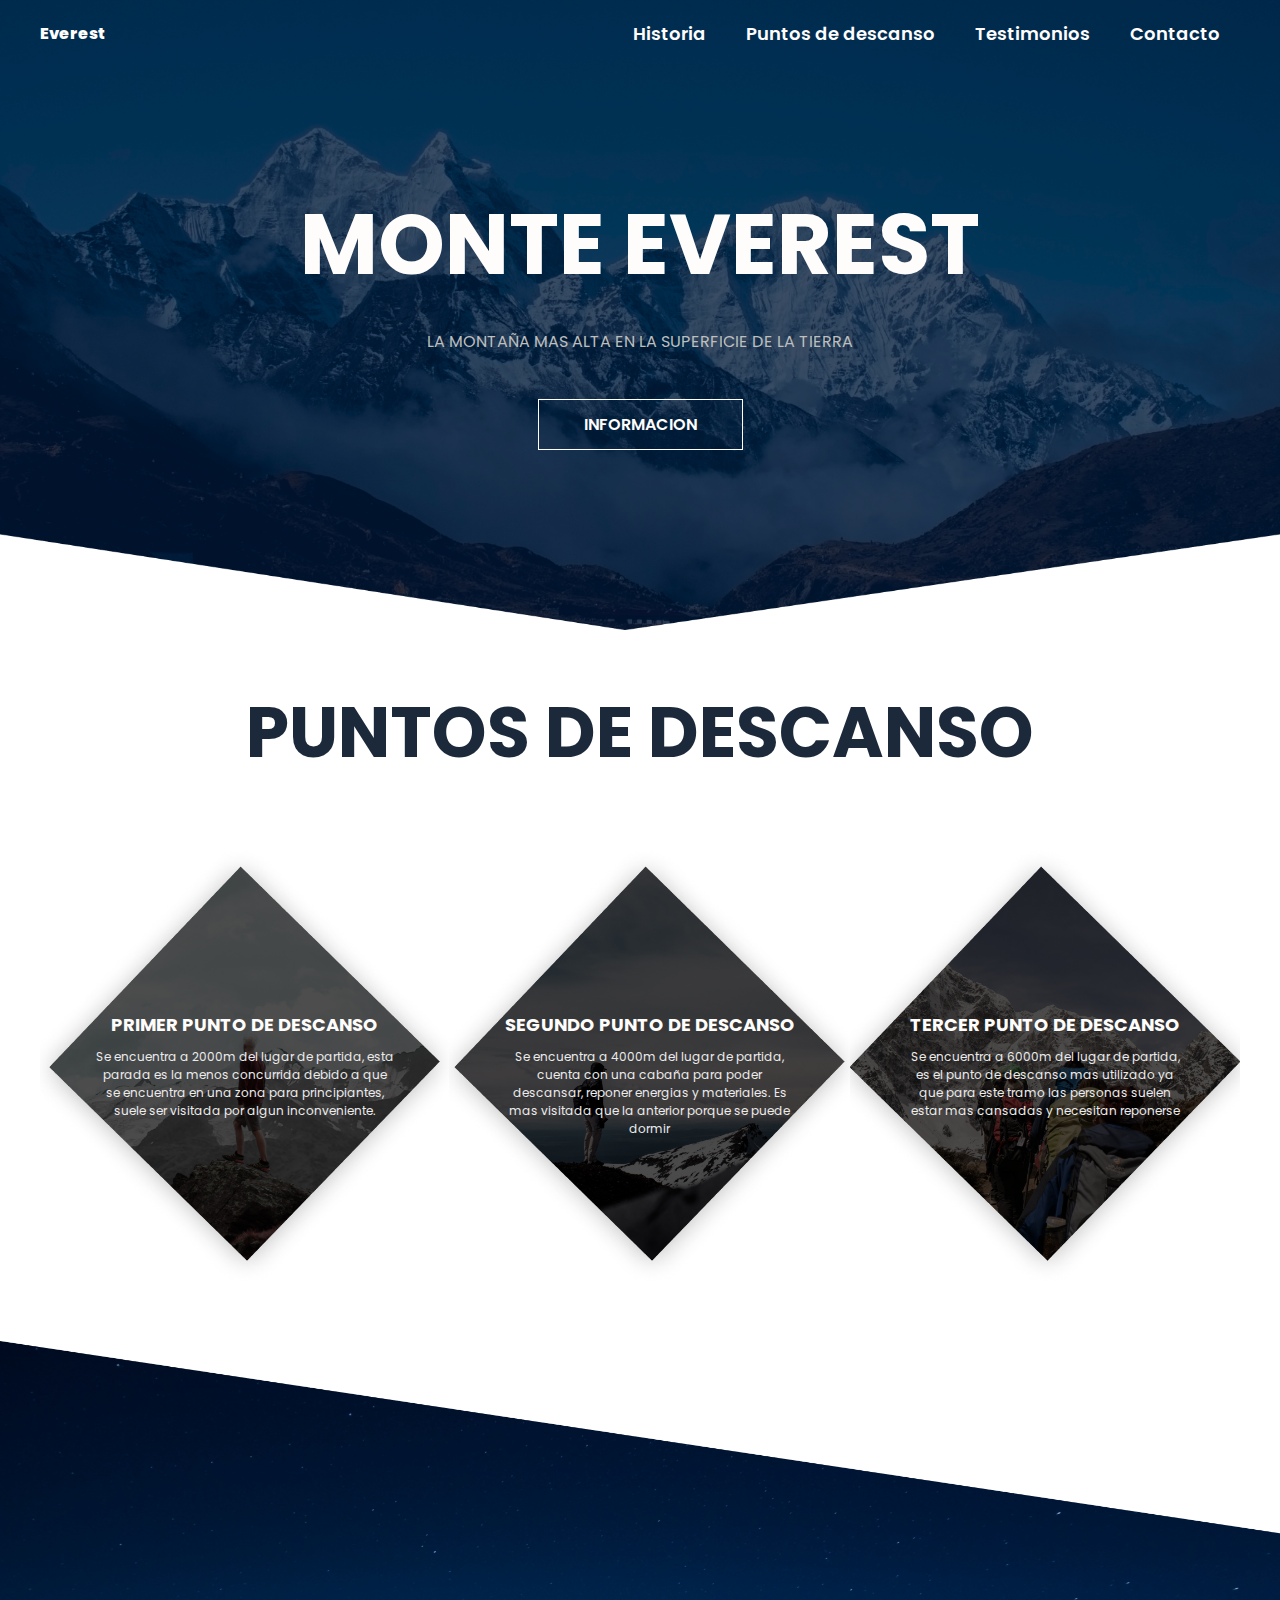
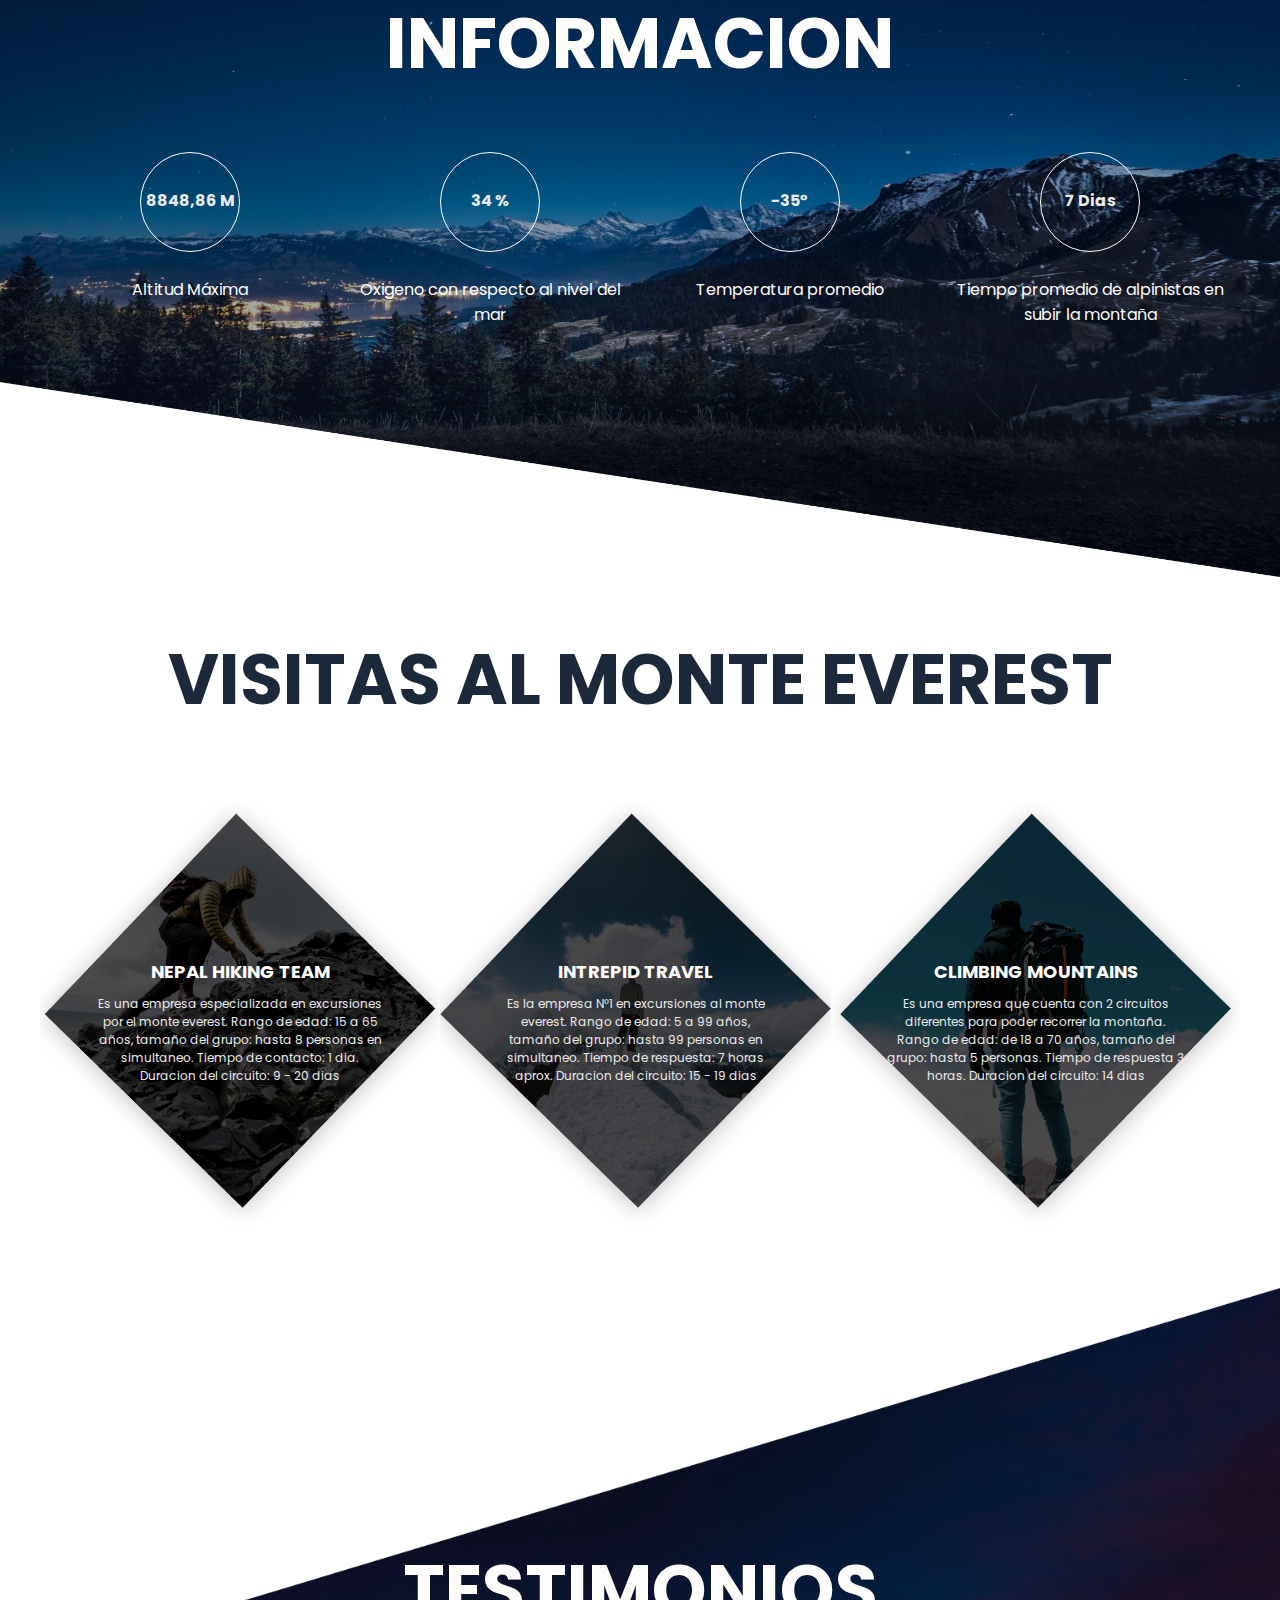
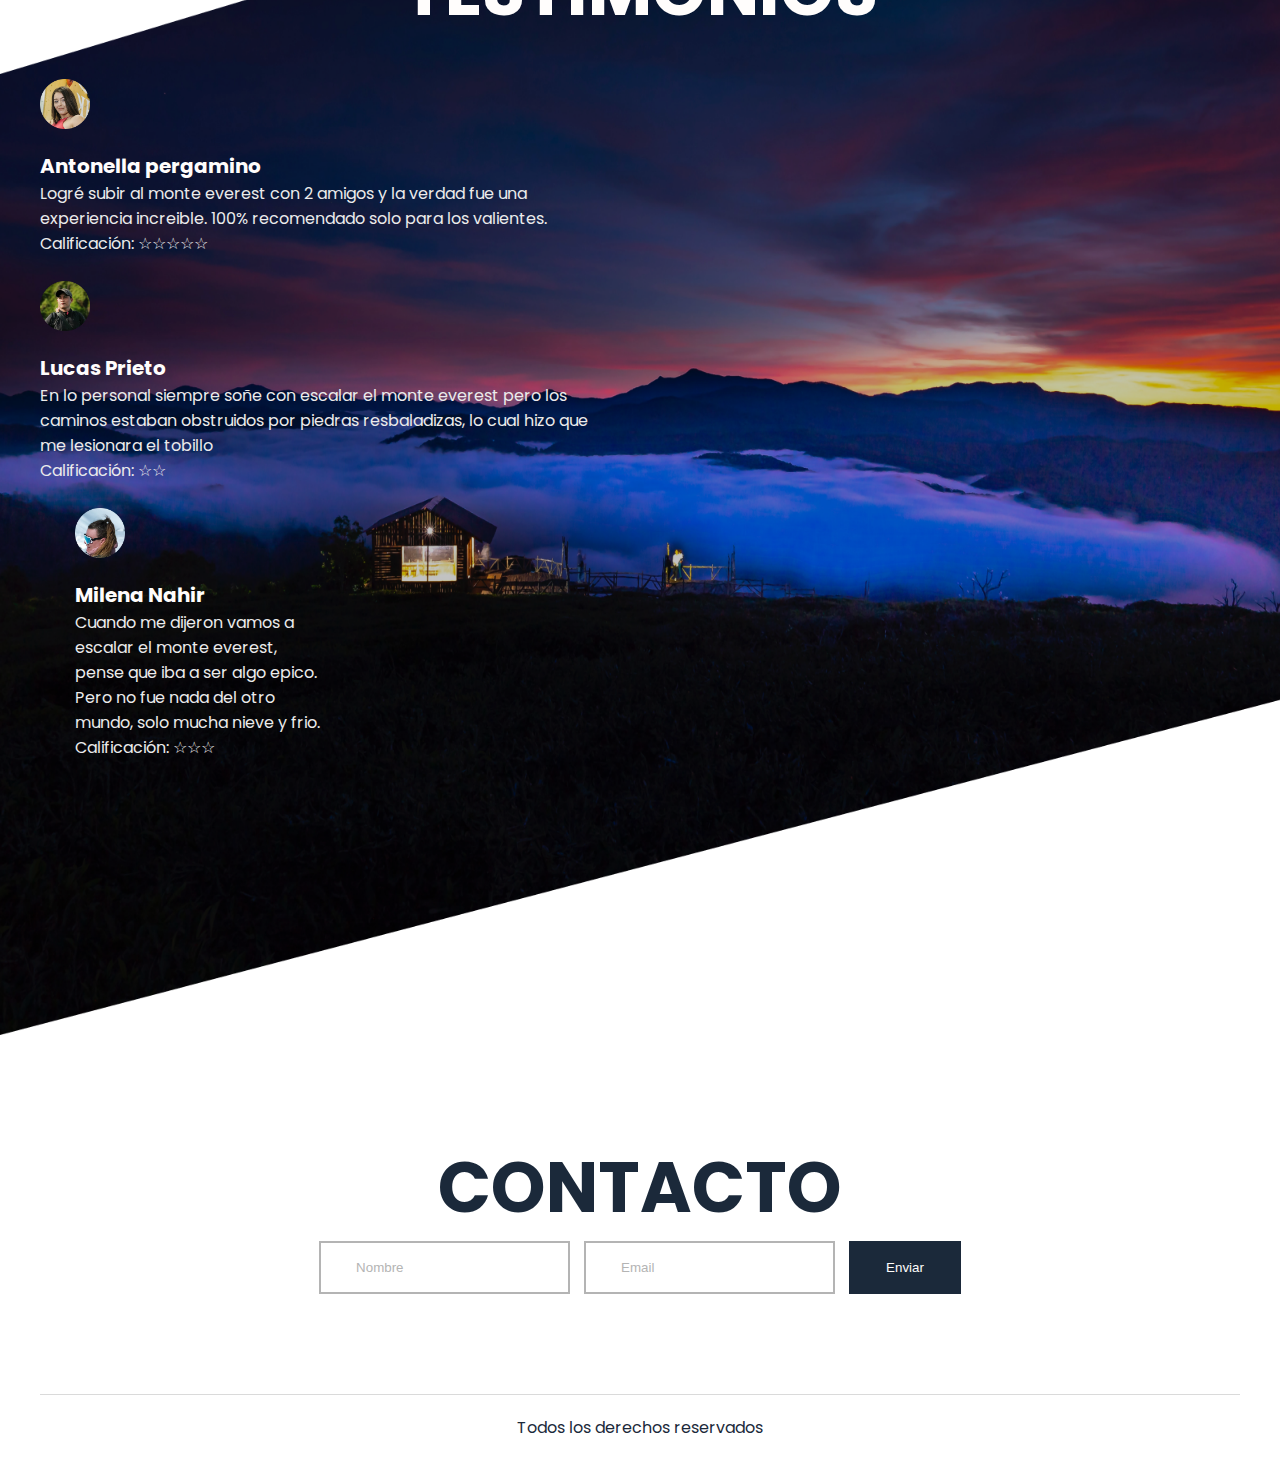
==== index.html @ f20b9b95 "Primer Commit" ====
<!DOCTYPE html>
<html lang="es">
<head>
    <meta charset="UTF-8">
    <meta name="viewport" content="width=device-width, initial-scale=1.0">
    <link rel="stylesheet" href="style.css">
    <link rel="icon" href="/images/logo.png">
    <title>EVEREST</title>
</head>
<body>

    <header class="header">
        <div class="menu container">
            <a href="#" class="logo" >Everest</a>
            <input type="checkbox" id="menu">
            <label for="menu">
                <img src="images/menu.png" class="menu-icono" alt="">
            </label>
            <nav class="navbar">
                <ul>
                    <li><a href="#">Historia</a>
                    <li><a href="#puntodescanso">Puntos de descanso</a>
                    <li><a href="#testimoniofinal">Testimonios</a>
                    <li><a href="#contactofinal">Contacto</a>
                    </li>
                </ul>
            </nav>
        </div>

        <div class="header-content container">

            <div class="header-txt">
                <h1>monte Everest</h1>
            <p>
                LA MONTAÑA MAS ALTA EN LA SUPERFICIE DE LA TIERRA
            </p>
            <a href="#info" class="btn-1" >Informacion</a>
            </div>
            
        </div>
    </header>
    
    <section class="general container">
        <h2>Puntos de Descanso</h2>
        <div class="general-content" id="puntodescanso">
            <div class="general-1 txt" >
                    <h3>Primer punto de descanso</h3>
                    <p>
                        Se encuentra a 2000m del lugar de partida, esta parada es la menos concurrida debido a que se encuentra en una zona para principiantes,
                        suele ser visitada por algun inconveniente.
                    </p>
            </div>


            <div class="general-2 txt" >
                <h3>Segundo punto de descanso</h3>
                <p>
                    Se encuentra a 4000m del lugar de partida, cuenta con una cabaña para poder descansar, reponer energias y materiales.
                    Es mas visitada que la anterior porque se puede dormir
                </p>
        </div>


        <div class="general-3 txt" >
            <h3>tercer punto de descanso</h3>
        <p>
            Se encuentra a 6000m del lugar de partida, es el punto de descanso mas utilizado ya que para este tramo las personas suelen estar mas cansadas y necesitan reponerse
        </p>
    </div>
        </div>

    </section>

    <section class="info-1">

        <div class="info-content container" id="info">
        
            <h2>Informacion</h2>

            <div class="info-circle">
                <div class="circle-txt">
                    <div class="circle-1">
                        <h3>8848,86 M</h3>
                    </div>
                    <p>
                        Altitud Máxima
                    </p>
                </div>

                <div class="circle-txt">
                    <div class="circle-1">
                        <h3>34 %</h3>
                    </div>
                    <p>
                        Oxigeno con respecto al nivel del mar
                    </p>
                </div>

                <div class="circle-txt">
                    <div class="circle-1">
                        <h3>-35°</h3>
                    </div>
                    <p>
                        Temperatura promedio
                    </p>
                </div>

                <div class="circle-txt">
                    <div class="circle-1">
                        <h3>7 Dias</h3>
                    </div>
                    <p>
                        Tiempo promedio de alpinistas en subir la montaña
                    </p>
                </div>
            </div>
        </div>
    </section>

    <section class="general g2 container">
        <h2>Visitas al monte everest</h2>
        <div class="general-content">
            <div class="general-4 txt" >
                    <h3>Nepal Hiking Team</h3>
                    <p>
                        Es una empresa especializada en excursiones por el monte everest. Rango de edad: 15 a 65 años, tamaño del grupo: hasta 8 personas
                        en simultaneo. Tiempo de contacto: 1 dia. Duracion del circuito: 9 - 20 dias
                    </p>
            </div>


            <div class="general-5 txt" >
                <h3>Intrepid Travel</h3>
                <p>
                    Es la empresa N°1 en excursiones al monte everest. Rango de edad: 5 a 99 años, tamaño del grupo: hasta 99 personas en simultaneo.
                    Tiempo de respuesta: 7 horas aprox. Duracion del circuito: 15 - 19 dias
                </p>
        </div>


        <div class="general-6 txt" >
            <h3>Climbing mountains</h3>
        <p>
            Es una empresa que cuenta con 2 circuitos diferentes para poder recorrer la montaña. Rango de edad: de 18 a 70 años, tamaño del grupo: hasta 5 personas.
            Tiempo de respuesta 3 horas. Duracion del circuito: 14 dias
        </p>
    </div>
        </div>

    </section>

    <section class="info-2">
        <div class="info-content container" id="testimoniofinal">
            <h2>Testimonios</h2>
            <div class="testi">
                <div class="testi-left">
                        <div class="testi-txt">
                            <img src="images/t1.png" alt="">
                            <h3>Antonella pergamino</h3>
                            <p>
                                Logré subir al monte everest con 2 amigos y la verdad fue una experiencia increible.
                                100% recomendado solo para los valientes.
                            </p>
                            <p>Calificación: ☆☆☆☆☆</p>
                        </div>
                        <div class="testi-txt">
                            <img src="images/t2.png" alt="">
                            <h3>Lucas Prieto</h3>
                            <p>
                                En lo personal siempre soñe con escalar el monte everest pero los caminos estaban obstruidos por piedras resbaladizas, lo cual hizo que me lesionara el tobillo
                            </p>
                            <p>Calificación: ☆☆</p>
                        </div>
                        <div class="testi-right">
                            <div class="testi-txt">
                                <img src="images/t3.png" alt="">
                                <h3>Milena Nahir</h3>
                                <p>
                                    Cuando me dijeron vamos a escalar el monte everest, pense que iba a ser algo epico.
                                    Pero no fue nada del otro mundo, solo mucha nieve y frio.
                                </p>
                                <p>Calificación: ☆☆☆</p>
                            </div>
                        </div>
                </div>
            </div>
        </div>
    </section>

    <footer class="footer container" id="contactofinal">

        <h2>Contacto</h2>

        <form>
            <input class="campo" type="text" placeholder="Nombre">
            <input class="campo" type="email" placeholder="Email">
            <input type="submit" class="btn-2" value="Enviar">
        </form>
        <div class="footer-txt">
            <p>Todos los derechos reservados</p>

        </div>

    </footer>

</body>
</html>
---- style.css ----
@import url('https://fonts.googleapis.com/css2?family=Poppins:wght@400;500;600;700;800&display=swap');

* {
    margin: 0;
    padding: 0;
    box-sizing: border-box;
    text-decoration: none;
    list-style: none;
}
html{
    scroll-behavior: smooth;
}
body {
    font-family: "Poppins", sans-serif;
}
.container {
    max-width: 1200px;
    margin: 0 auto;

}
.header {
    background-image: url(images/bg.png);
    background-position: center bottom;
    background-repeat: no-repeat;
    background-size: cover;
    min-height: 70vh;
    display: flex;
    align-items: center;
    text-align: center;
}
.menu {
    position: absolute;
    top: 0;
    left: 0;
    right: 0;
    display: flex;
    align-items: center;
    justify-content: space-between;
    z-index: 1000;
}
.logo {
    color: #fffdfc;
    font-weight: 800;

}
.menu .navbar ul li {
    position: relative;
    float: left;
}
.menu .navbar ul li a {
    color: #fffdfc;
    font-size: 18px;
    padding: 20px;
    display: block;
    font-weight: 600;
}
#menu {
    display: none;
}
.menu-icono {
    width: 25px;
}
.menu label{
    cursor: pointer;
    display: none;
}ñ
.header-txt {
    text-align: center;
}
.header-txt h1{
    font-size: 85px;
    color: #fffdfc;
    text-transform: uppercase;
    margin-bottom: 20px;
}
.header-txt p {
    color: #bebebe;
    font-size: 16px;
    padding: 0 250px;
    margin-bottom:  45px;
}
.btn-1 {
    display: inline-block;
    padding: 12px 45px;
    border: 1px solid #fffdfc;
    color: #fffdfc;
    font-size: 16px;
    text-transform: uppercase;
    font-weight: 600;
}
.btn-1:hover {
    color: #1b293a;
    background-color: #fffdfc;
}
.general {
    padding: 50px 0;
    text-align: center;
}
.general-content {
    display: flex;
    justify-content: space-between;
    margin-top: 55px;
}
.general-1 {
    background-image: url(images/r1.png);
    background-position: center center;
    background-repeat: no-repeat;
    background-size: cover;
    height: 450px;
    padding: 170px 55px;
    justify-content: space-between;

}
.general-2 {
    background-image: url(images/r2.png);
    background-position: center center;
    background-repeat: no-repeat;
    background-size: cover;
    height: 450px;
    padding: 170px 55px;
    justify-content: space-between;
    
}
.general-3 {
    background-image: url(images/r3.png);
    background-position: center center;
    background-repeat: no-repeat;
    background-size: cover;
    height: 450px;
    padding: 170px 55px;
    justify-content: space-between;
    
}
.general-4 {
    background-image: url(images/r4.png);
    background-position: center center;
    background-repeat: no-repeat;
    background-size: cover;
    height: 450px;
    padding: 170px 55px;
    
}
.general-5 {
    background-image: url(images/r5.png);
    background-position: center center;
    background-repeat: no-repeat;
    background-size: cover;
    height: 450px;
    padding: 170px 55px;
    
}
.general-6 {
    background-image: url(images/r6.png);
    background-position: center center;
    background-repeat: no-repeat;
    background-size: cover;
    height: 450px;
    padding: 170px 55px;
    
}
h2 {
    font-size: 70px;
    text-transform: uppercase;
    color: #1b293a;
}
.txt h3 {
    font-size: 18px;
    color: #fffdfc;
    text-transform: uppercase;
    margin-bottom: 10px;
}
.txt p {
    color: #ebebeb;
    font-size: 12px;
}
.info-1 {
    padding: 250px 0;
    background-image: url(images/bg2.png);
    background-position: center center;
    background-repeat: no-repeat;
    background-size: 100% 100%;
}
.info-content {
    text-align: center;
}
.info-content h2, span {
    color: #fffdfc;
}
.info-circle {
    display: flex;
    justify-content: space-between;
    margin-top: 55px;
}
.circle-txt {
    width: 25%;
    display: flex;
    flex-direction: column;
    align-items: center;
    text-align: center;
    margin: 0 10px;
}
.circle-1 {
    height: 100px;
    width: 100px;
    border: 1px solid #fffdfc;
    border-radius: 50%;
    padding-top: 35px;
}
.circle-1 h3 {
    color: #ebebeb;
    font-size: 16px;
}
.circle-txt p {
    color: #fffdfc;
    margin-top: 25px;
}
.info-2 {
    padding: 250px 0;
    background-image: url(images/bg3.png);
    background-position: center center;
    background-repeat: no-repeat;
    background-size: 100% 100%;
}
.testi {
    display: flex;
    align-items: center;
    text-align: left;
    margin-top: 35px;
}
.testi-left {
    width: 50%;
    padding-right: 25px;
}
.testi-right {
    width: 50%;
    padding-left: 35px;
}
.testi-txt {
    margin-bottom: 25px;
}
.testi-txt img {
    width: 50px;
    margin-bottom: 15px;
}
.testi-txt h3 {
    font-size: 20px;
    color: #fffdfc;
}
.testi-txt p {
    color: #ebebeb;
    font-size: 16px;
}
.footer {
    padding: 100px 0 0 0;
    text-align: center;
}
.form {
    margin-top: 35px
}
.campo {
    margin-right: 10px;
    padding: 17px 35px;
    border: 2px solid #b4b4b4;
    outline: none;
    color: #1b293a;
}
.campo::placeholder {
    color: #b4b4b4;
}
.btn-2 {
    padding: 17px 35px;
    border: 2px solid #1b293a;
    background-color: #1b293a;
    color: #fffdfc;
}
.footer-txt {
    margin-top: 100px;
    border-top: 1px solid #b4b4b47e;
    padding: 20px 0;
}
.footer-txt p {
    color: #1b293a;
    font-size: 16px;
}

@media(max-width:991px) {
    .menu {
        padding: 30px;
    }
    .menu label {
        display: initial;
    }
    .menu .navbar {
        position: absolute;
        top: 100%;
        left: 0;
        right: 0;
        background-color: #1b293a;
        display: none;
    }
    .menu .navbar ul ui {
        width: 100%;
    }
    #menu:checked ~ .navbar {
        display: initial;
    }
    .header {
        min-height: 0vh;
    }
    .header-content {
        padding: 100% 30px;
    }
    .header-txt h1 {
        font-size: 50px;
    }
    .header-txt p {
        padding: 0;
    }
    .general {
        padding: 30px 30px 0 30px;
    }
    .general-content {
        flex-direction: column;
        align-items: center;
        margin-top: 20px;
    }
    .general-1,
    .general-2,
    .general-3,
    .general-4,
    .general-5,
    .general-6 {
        height: 350px;
        padding: 100px 50px;
        margin-bottom: 10px;
    }
    .info-1 {
        padding: 200px 30px;
        background-size: cover;
        margin-top: -110px;
    }
    .info-circle {
        flex-direction: column;
        align-items: center;
    }

    .circle-txt {
        width: 100%;
        margin-bottom: 25px;
    }

    .g2 {
        margin-top: -120px;
    }
    .info-2 {
        padding: 280px 30px;
        background-size: cover;
        margin-top: -180px;
    }
    .testi {
        flex-direction: column;
    }
    .testi-left {
        width: 100%;
        padding-right: 0;
    }
    .testi-right {
        width: 100%;
        padding-left: 0;
    }
    h2 {
        font-size: 40px;
    }
    .footer {
        padding: 0;
        margin-top: -140px;
    }
    form {
        display: flex;
        flex-direction: column;
        padding: 0 50px;
    }
    .campo {
        margin: 0 0 10px 0;
    }
    .footer-txt{
        margin-top: 30px;
    }
}
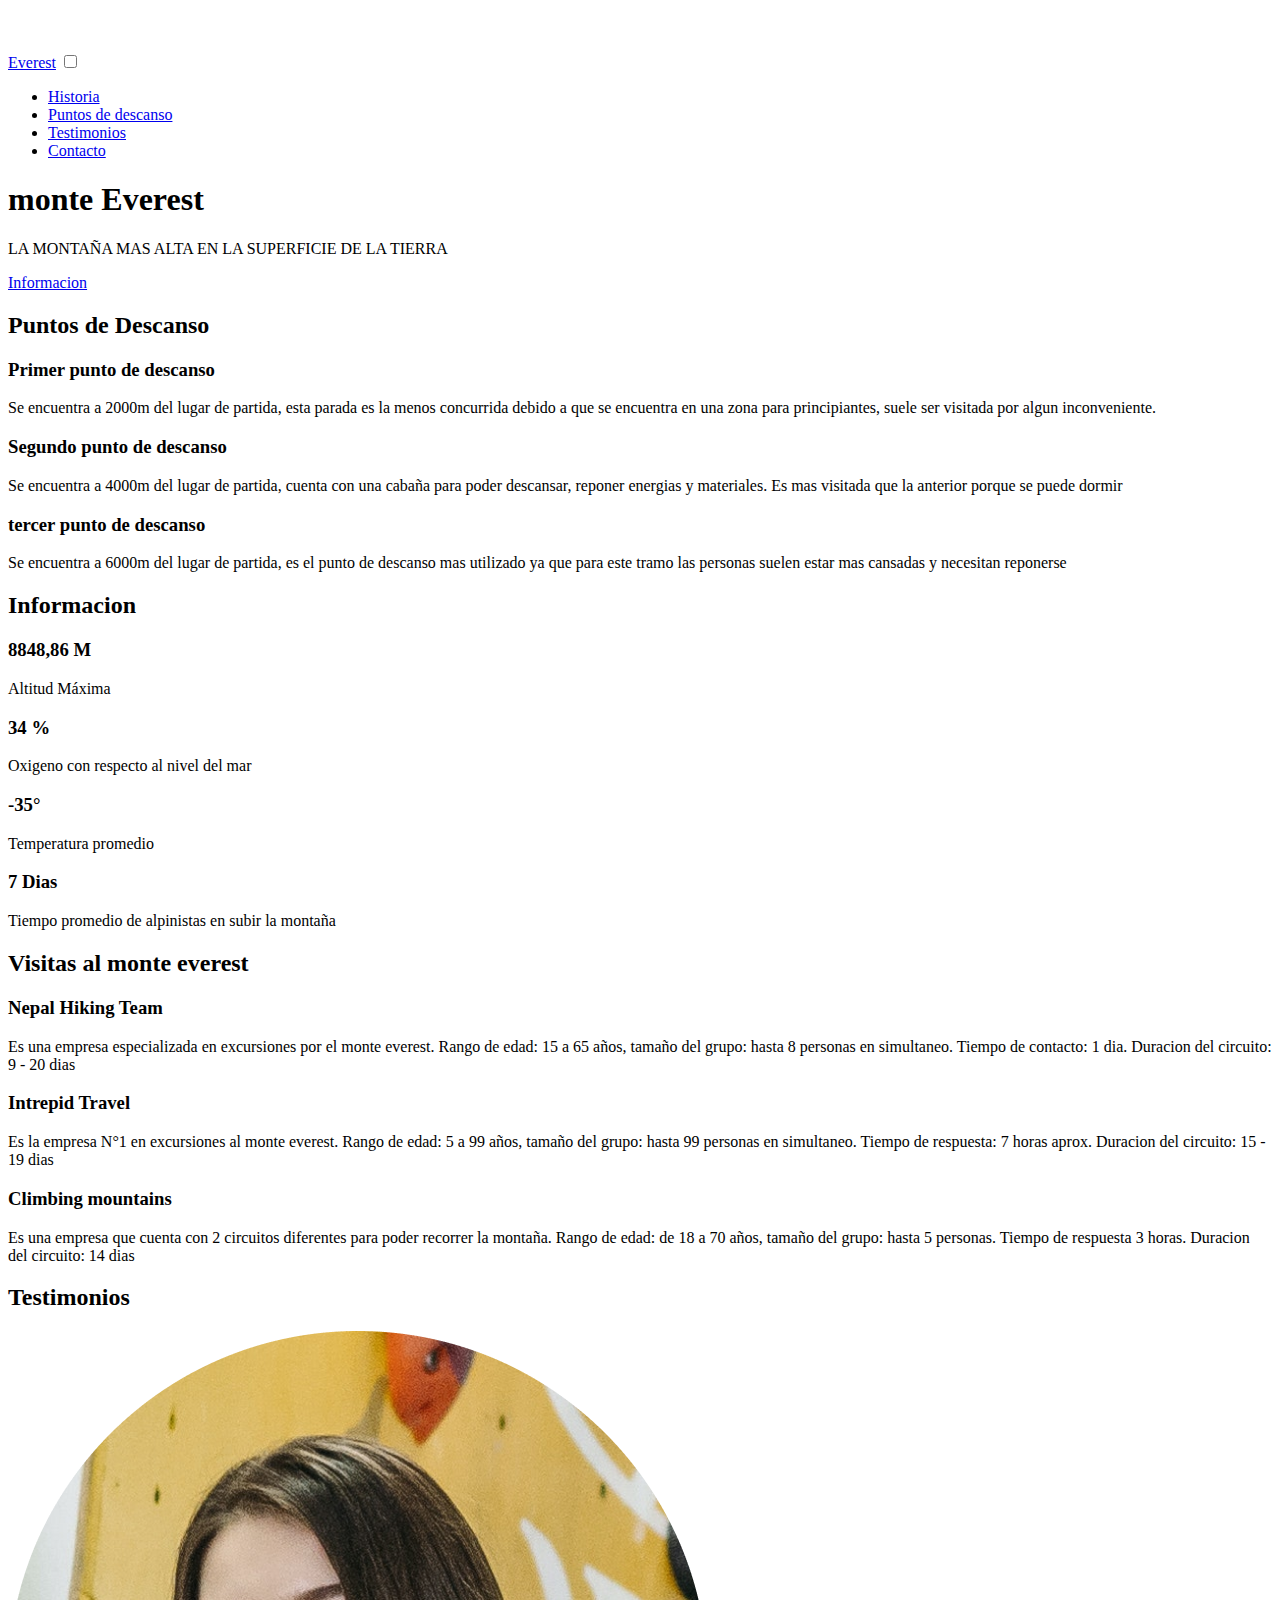
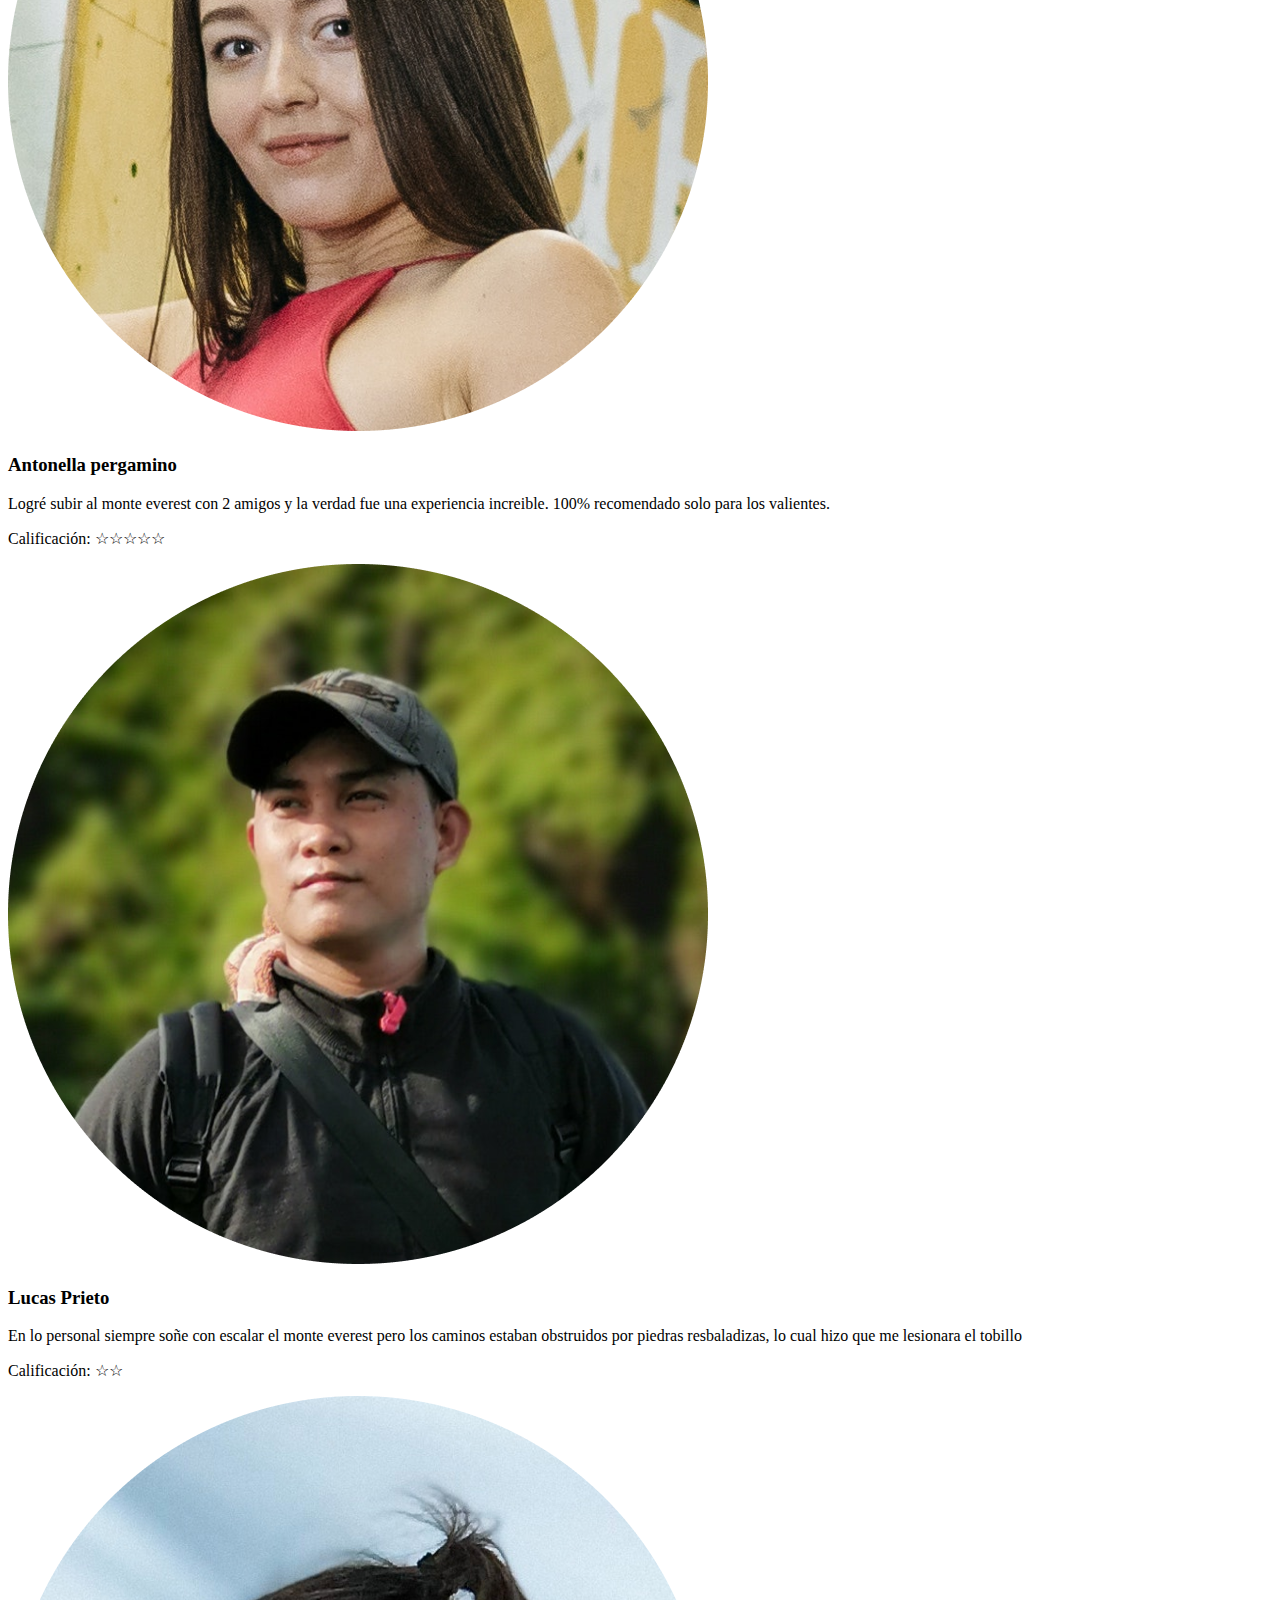
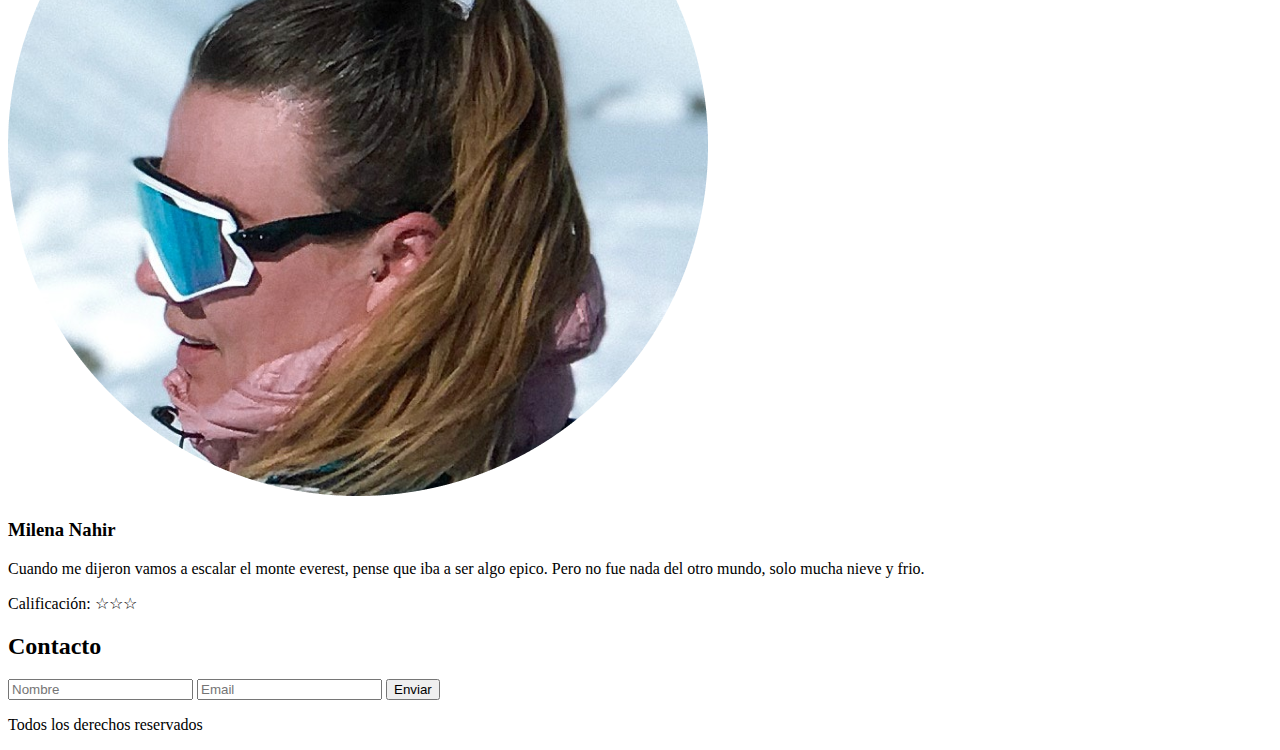
==== commit 8f49bc68: "estoycansado" ====
--- a/index.html
+++ b/index.html
@@ -3,7 +3,7 @@
 <head>
     <meta charset="UTF-8">
     <meta name="viewport" content="width=device-width, initial-scale=1.0">
-    <link rel="stylesheet" href="style.css">
+    <link rel="stylesheet" href="main.scss">
     <link rel="icon" href="/images/logo.png">
     <title>EVEREST</title>
 </head>
@@ -14,11 +14,11 @@
             <a href="#" class="logo" >Everest</a>
             <input type="checkbox" id="menu">
             <label for="menu">
-                <img src="images/menu.png" class="menu-icono" alt="">
+                <img src="/images/menu.png" class="menu-icono" alt="">
             </label>
             <nav class="navbar">
                 <ul>
-                    <li><a href="#">Historia</a>
+                    <li><a href="/Pages/historia.html">Historia</a>
                     <li><a href="#puntodescanso">Puntos de descanso</a>
                     <li><a href="#testimoniofinal">Testimonios</a>
                     <li><a href="#contactofinal">Contacto</a>
@@ -144,7 +144,6 @@
             Es una empresa que cuenta con 2 circuitos diferentes para poder recorrer la montaña. Rango de edad: de 18 a 70 años, tamaño del grupo: hasta 5 personas.
             Tiempo de respuesta 3 horas. Duracion del circuito: 14 dias
         </p>
-    </div>
         </div>
 
     </section>
@@ -155,7 +154,7 @@
             <div class="testi">
                 <div class="testi-left">
                         <div class="testi-txt">
-                            <img src="images/t1.png" alt="">
+                            <img src="/images/t1.png" alt="">
                             <h3>Antonella pergamino</h3>
                             <p>
                                 Logré subir al monte everest con 2 amigos y la verdad fue una experiencia increible.
@@ -164,7 +163,7 @@
                             <p>Calificación: ☆☆☆☆☆</p>
                         </div>
                         <div class="testi-txt">
-                            <img src="images/t2.png" alt="">
+                            <img src="/images/t2.png" alt="">
                             <h3>Lucas Prieto</h3>
                             <p>
                                 En lo personal siempre soñe con escalar el monte everest pero los caminos estaban obstruidos por piedras resbaladizas, lo cual hizo que me lesionara el tobillo
@@ -173,7 +172,7 @@
                         </div>
                         <div class="testi-right">
                             <div class="testi-txt">
-                                <img src="images/t3.png" alt="">
+                                <img src="/images/t3.png" alt="">
                                 <h3>Milena Nahir</h3>
                                 <p>
                                     Cuando me dijeron vamos a escalar el monte everest, pense que iba a ser algo epico.
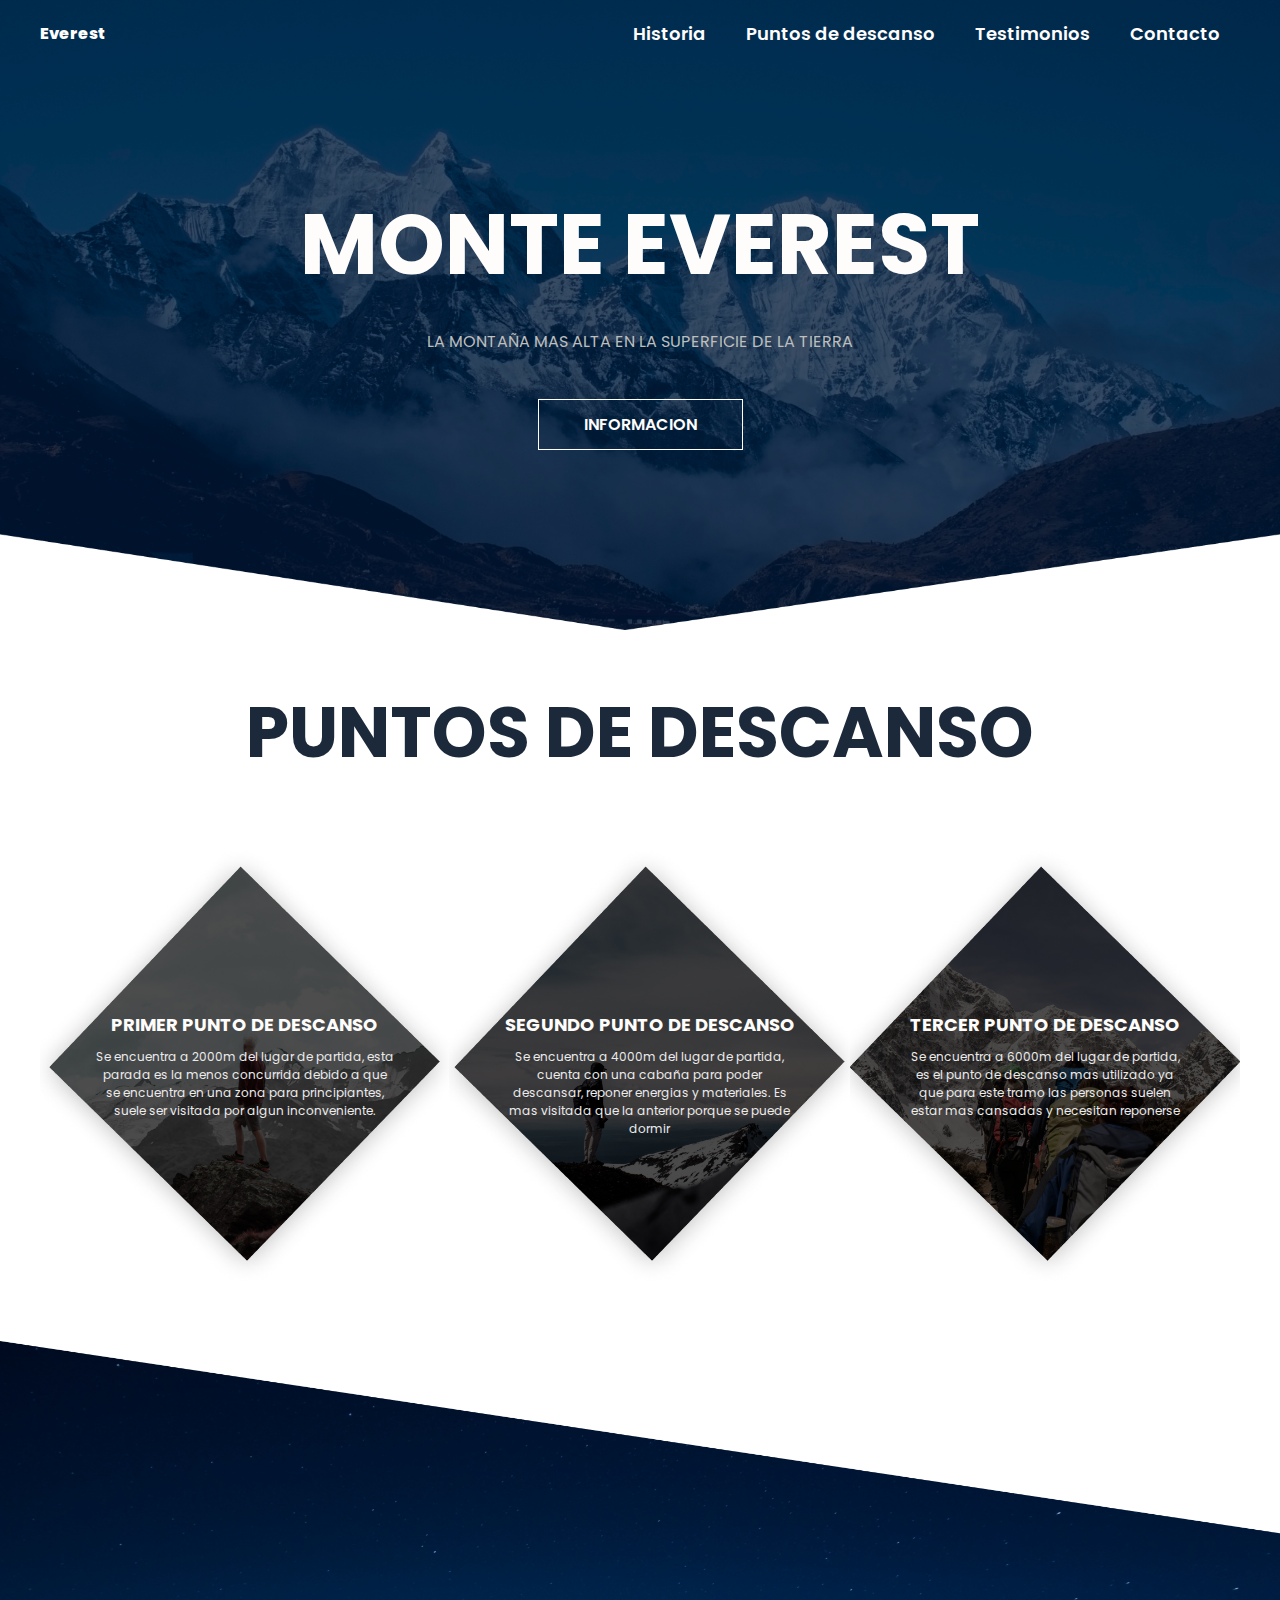
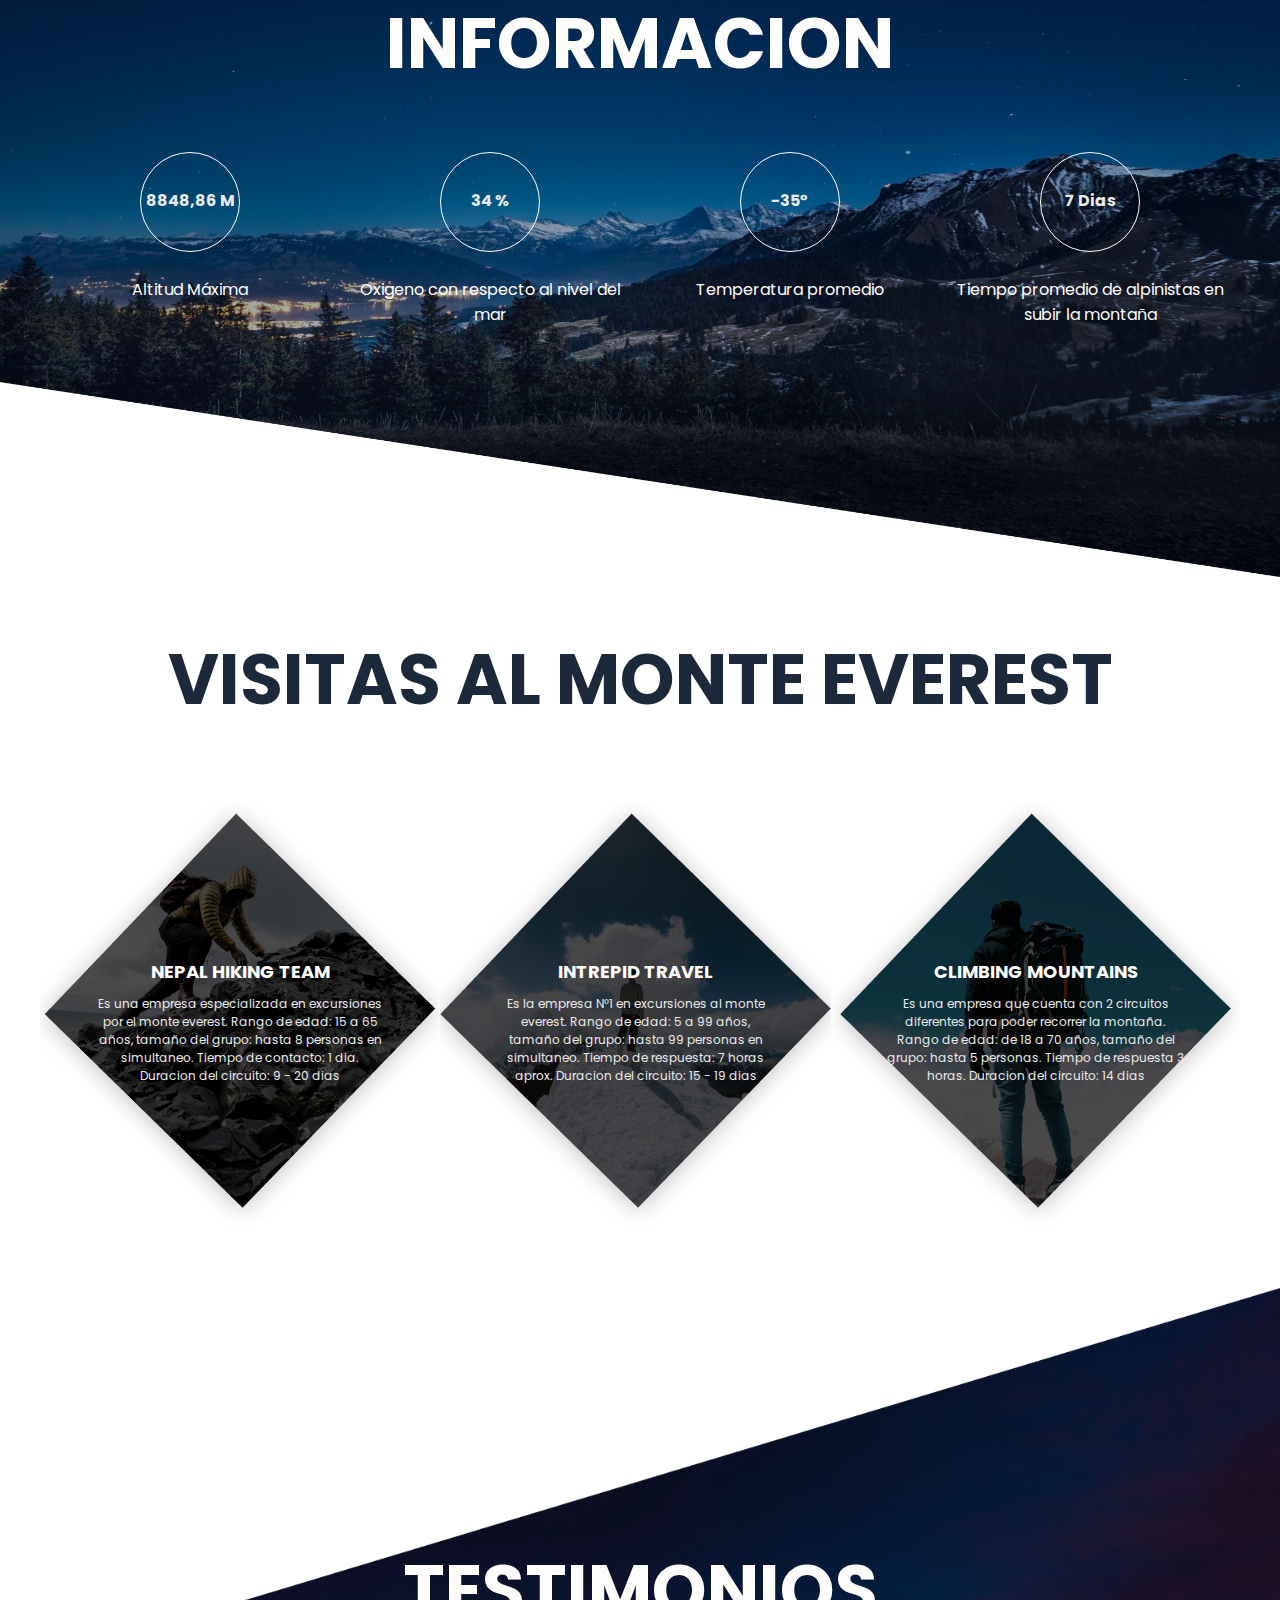
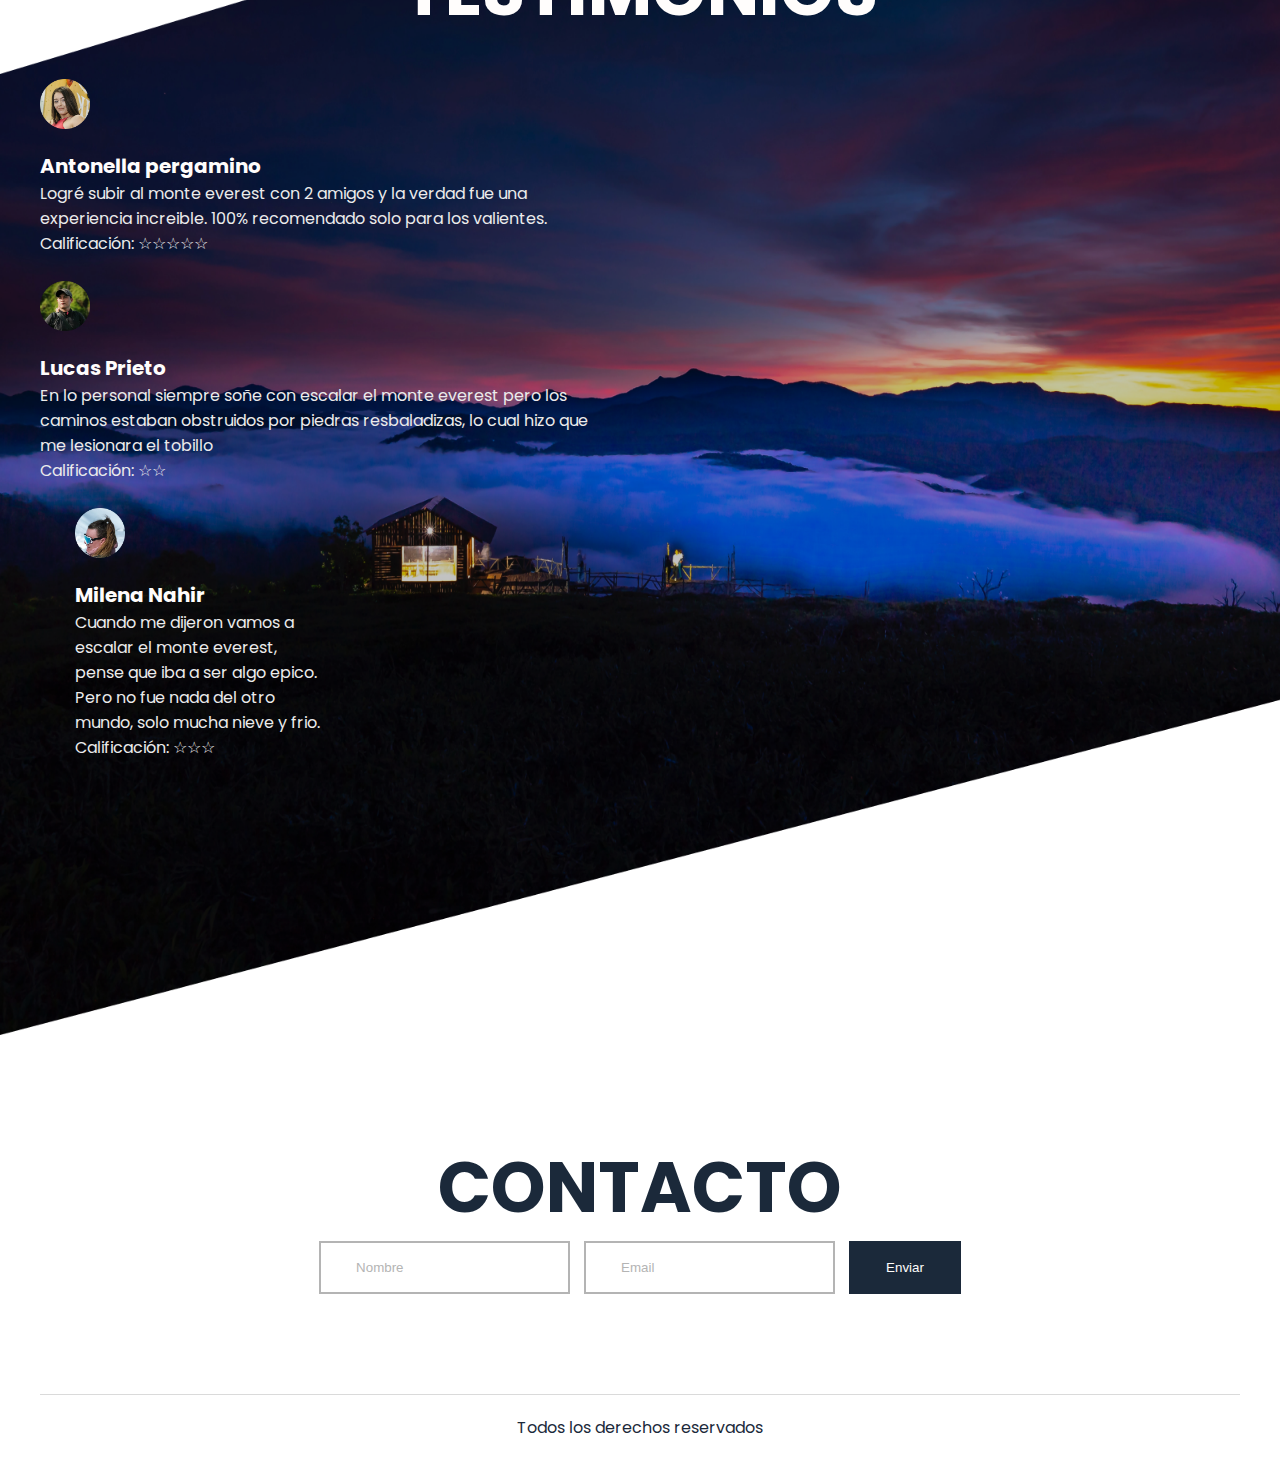
==== commit 4ba52789: "yanosequehacer" ====
--- a/index.html
+++ b/index.html
@@ -3,7 +3,7 @@
 <head>
     <meta charset="UTF-8">
     <meta name="viewport" content="width=device-width, initial-scale=1.0">
-    <link rel="stylesheet" href="main.scss">
+    <link rel="stylesheet" href="style.css">
     <link rel="icon" href="/images/logo.png">
     <title>EVEREST</title>
 </head>
--- a/style.css
+++ b/style.css
@@ -0,0 +1,389 @@
+@import url('https://fonts.googleapis.com/css2?family=Poppins:wght@400;500;600;700;800&display=swap');
+
+* {
+    margin: 0;
+    padding: 0;
+    box-sizing: border-box;
+    text-decoration: none;
+    list-style: none;
+}
+html{
+    scroll-behavior: smooth;
+}
+body {
+    font-family: "Poppins", sans-serif;
+}
+.container {
+    max-width: 1200px;
+    margin: 0 auto;
+
+}
+.header {
+    background-image: url(/images/bg.png);
+    background-position: center bottom;
+    background-repeat: no-repeat;
+    background-size: cover;
+    min-height: 70vh;
+    display: flex;
+    align-items: center;
+    text-align: center;
+}
+.menu {
+    position: absolute;
+    top: 0;
+    left: 0;
+    right: 0;
+    display: flex;
+    align-items: center;
+    justify-content: space-between;
+    z-index: 1000;
+}
+.logo {
+    color: #fffdfc;
+    font-weight: 800;
+
+}
+.menu .navbar ul li {
+    position: relative;
+    float: left;
+}
+.menu .navbar ul li a {
+    color: #fffdfc;
+    font-size: 18px;
+    padding: 20px;
+    display: block;
+    font-weight: 600;
+}
+#menu {
+    display: none;
+}
+.menu-icono {
+    width: 25px;
+}
+.menu label{
+    cursor: pointer;
+    display: none;
+}
+.header-txt {
+    text-align: center;
+}
+.header-txt h1{
+    font-size: 85px;
+    color: #fffdfc;
+    text-transform: uppercase;
+    margin-bottom: 20px;
+}
+.header-txt p {
+    color: #bebebe;
+    font-size: 16px;
+    padding: 0 250px;
+    margin-bottom:  45px;
+}
+.btn-1 {
+    display: inline-block;
+    padding: 12px 45px;
+    border: 1px solid #fffdfc;
+    color: #fffdfc;
+    font-size: 16px;
+    text-transform: uppercase;
+    font-weight: 600;
+}
+.btn-1:hover {
+    color: #1b293a;
+    background-color: #fffdfc;
+}
+.general {
+    padding: 50px 0;
+    text-align: center;
+}
+.general-content {
+    display: flex;
+    justify-content: space-between;
+    margin-top: 55px;
+}
+.general-1 {
+    background-image: url(/images/r1.png);
+    background-position: center center;
+    background-repeat: no-repeat;
+    background-size: cover;
+    height: 450px;
+    padding: 170px 55px;
+    justify-content: space-between;
+
+}
+.general-2 {
+    background-image: url(/images/r2.png);
+    background-position: center center;
+    background-repeat: no-repeat;
+    background-size: cover;
+    height: 450px;
+    padding: 170px 55px;
+    justify-content: space-between;
+    
+}
+.general-3 {
+    background-image: url(/images/r3.png);
+    background-position: center center;
+    background-repeat: no-repeat;
+    background-size: cover;
+    height: 450px;
+    padding: 170px 55px;
+    justify-content: space-between;
+    
+}
+.general-4 {
+    background-image: url(/images/r4.png);
+    background-position: center center;
+    background-repeat: no-repeat;
+    background-size: cover;
+    height: 450px;
+    padding: 170px 55px;
+    
+}
+.general-5 {
+    background-image: url(/images/r5.png);
+    background-position: center center;
+    background-repeat: no-repeat;
+    background-size: cover;
+    height: 450px;
+    padding: 170px 55px;
+    
+}
+.general-6 {
+    background-image: url(/images/r6.png);
+    background-position: center center;
+    background-repeat: no-repeat;
+    background-size: cover;
+    height: 450px;
+    padding: 170px 55px;
+    
+}
+h2 {
+    font-size: 70px;
+    text-transform: uppercase;
+    color: #1b293a;
+}
+.txt h3 {
+    font-size: 18px;
+    color: #fffdfc;
+    text-transform: uppercase;
+    margin-bottom: 10px;
+}
+.txt p {
+    color: #ebebeb;
+    font-size: 12px;
+}
+.info-1 {
+    padding: 250px 0;
+    background-image: url(/images/bg2.png);
+    background-position: center center;
+    background-repeat: no-repeat;
+    background-size: 100% 100%;
+}
+.info-content {
+    text-align: center;
+}
+.info-content h2, span {
+    color: #fffdfc;
+}
+.info-circle {
+    display: flex;
+    justify-content: space-between;
+    margin-top: 55px;
+}
+.circle-txt {
+    width: 25%;
+    display: flex;
+    flex-direction: column;
+    align-items: center;
+    text-align: center;
+    margin: 0 10px;
+}
+.circle-1 {
+    height: 100px;
+    width: 100px;
+    border: 1px solid #fffdfc;
+    border-radius: 50%;
+    padding-top: 35px;
+}
+.circle-1 h3 {
+    color: #ebebeb;
+    font-size: 16px;
+}
+.circle-txt p {
+    color: #fffdfc;
+    margin-top: 25px;
+}
+.info-2 {
+    padding: 250px 0;
+    background-image: url(/images/bg3.png);
+    background-position: center center;
+    background-repeat: no-repeat;
+    background-size: 100% 100%;
+}
+.testi {
+    display: flex;
+    align-items: center;
+    text-align: left;
+    margin-top: 35px;
+}
+.testi-left {
+    width: 50%;
+    padding-right: 25px;
+}
+.testi-right {
+    width: 50%;
+    padding-left: 35px;
+}
+.testi-txt {
+    margin-bottom: 25px;
+}
+.testi-txt img {
+    width: 50px;
+    margin-bottom: 15px;
+}
+.testi-txt h3 {
+    font-size: 20px;
+    color: #fffdfc;
+}
+.testi-txt p {
+    color: #ebebeb;
+    font-size: 16px;
+}
+.footer {
+    padding: 100px 0 0 0;
+    text-align: center;
+}
+.form {
+    margin-top: 35px
+}
+.campo {
+    margin-right: 10px;
+    padding: 17px 35px;
+    border: 2px solid #b4b4b4;
+    outline: none;
+    color: #1b293a;
+}
+.campo::placeholder {
+    color: #b4b4b4;
+}
+.btn-2 {
+    padding: 17px 35px;
+    border: 2px solid #1b293a;
+    background-color: #1b293a;
+    color: #fffdfc;
+}
+.footer-txt {
+    margin-top: 100px;
+    border-top: 1px solid #b4b4b47e;
+    padding: 20px 0;
+}
+.footer-txt p {
+    color: #1b293a;
+    font-size: 16px;
+}
+
+@media(max-width:991px) {
+    .menu {
+        padding: 30px;
+    }
+    .menu label {
+        display: initial;
+    }
+    .menu .navbar {
+        position: absolute;
+        top: 100%;
+        left: 0;
+        right: 0;
+        background-color: #1b293a;
+        display: none;
+    }
+    .menu .navbar ul ui {
+        width: 100%;
+    }
+    #menu:checked ~ .navbar {
+        display: initial;
+    }
+    .header {
+        min-height: 0vh;
+    }
+    .header-content {
+        padding: 100% 30px;
+    }
+    .header-txt h1 {
+        font-size: 50px;
+    }
+    .header-txt p {
+        padding: 0;
+    }
+    .general {
+        padding: 30px 30px 0 30px;
+    }
+    .general-content {
+        flex-direction: column;
+        align-items: center;
+        margin-top: 20px;
+    }
+    .general-1,
+    .general-2,
+    .general-3,
+    .general-4,
+    .general-5,
+    .general-6 {
+        height: 350px;
+        padding: 100px 50px;
+        margin-bottom: 10px;
+    }
+    .info-1 {
+        padding: 200px 30px;
+        background-size: cover;
+        margin-top: -110px;
+    }
+    .info-circle {
+        flex-direction: column;
+        align-items: center;
+    }
+
+    .circle-txt {
+        width: 100%;
+        margin-bottom: 25px;
+    }
+
+    .g2 {
+        margin-top: -120px;
+    }
+    .info-2 {
+        padding: 280px 30px;
+        background-size: cover;
+        margin-top: -180px;
+    }
+    .testi {
+        flex-direction: column;
+    }
+    .testi-left {
+        width: 100%;
+        padding-right: 0;
+    }
+    .testi-right {
+        width: 100%;
+        padding-left: 0;
+    }
+    h2 {
+        font-size: 40px;
+    }
+    .footer {
+        padding: 0;
+        margin-top: -140px;
+    }
+    form {
+        display: flex;
+        flex-direction: column;
+        padding: 0 50px;
+    }
+    .campo {
+        margin: 0 0 10px 0;
+    }
+    .footer-txt{
+        margin-top: 30px;
+    }
+}